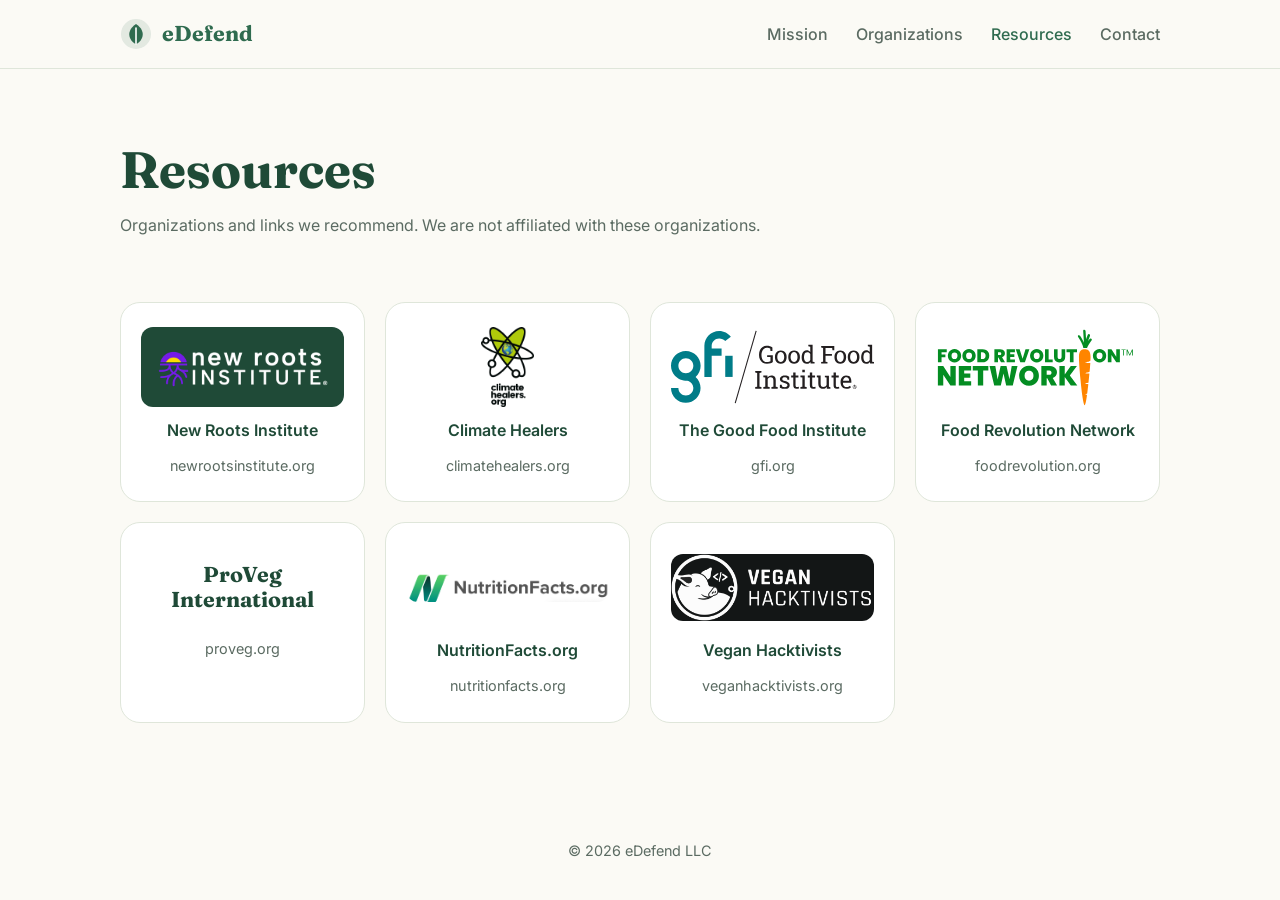
==== resources.html @ 94b77b84 "Add Vegan Hacktivists to Resources page Co-Authored-By: Claude Opus 5.5 (1M context) <noreply@anthro" ====
<!doctype html>
<html lang="en">
<head>
  <meta charset="utf-8">
  <meta name="viewport" content="width=device-width, initial-scale=1">
  <title>Resources · eDefend</title>
  <meta name="description" content="eDefend: defending the earth with sustainability, health, and compassion for all.">
  <link rel="icon" href="favicon.svg" type="image/svg+xml">
  <link rel="preconnect" href="https://fonts.googleapis.com">
  <link rel="preconnect" href="https://fonts.gstatic.com" crossorigin>
  <link href="https://fonts.googleapis.com/css2?family=Fraunces:opsz,wght@9..144,500;9..144,700&family=Inter:wght@400;500;600&display=swap" rel="stylesheet">
  <link rel="stylesheet" href="styles.css">
</head>
<body>
  <header class="site-header">
    <div class="wrap nav">
      <a class="logo" href="index.html">
        <svg class="logo-mark" viewBox="0 0 32 32" aria-hidden="true"><circle cx="16" cy="16" r="15" fill="currentColor" opacity=".12"/><path d="M16 6c6 4 8 9 6 14-1.5 3.6-4.5 5.6-6 6-1.5-.4-4.5-2.4-6-6-2-5 0-10 6-14z" fill="currentColor"/><path d="M16 10v16" stroke="#fff" stroke-width="1.6" stroke-linecap="round"/></svg>
        eDefend
      </a>
      <nav>
        <a href="index.html#mission">Mission</a>
        <a href="index.html#portfolio">Organizations</a>
        <a href="resources.html" aria-current="page">Resources</a>
        <a href="index.html#contact">Contact</a>
      </nav>
    </div>
  </header>

  <main id="top">
    <section class="page-head">
      <div class="wrap">
        <h1>Resources</h1>
        <p class="section-lead">Organizations and links we recommend. We are not affiliated with these organizations.</p>
      </div>
    </section>

    <section class="section" style="padding-top:24px">
      <div class="wrap">
        <div class="logo-wall">
          <a class="brand" href="https://www.newrootsinstitute.org/" target="_blank" rel="noopener">
            <span class="brand-logo dark"><img src="logos/new-roots.png" alt="New Roots Institute logo"></span>
            <span class="brand-name">New Roots Institute</span>
            <span class="brand-tag">newrootsinstitute.org</span>
          </a>
          <a class="brand" href="https://climatehealers.org/" target="_blank" rel="noopener">
            <span class="brand-logo"><img src="logos/climate-healers.png" alt="Climate Healers logo"></span>
            <span class="brand-name">Climate Healers</span>
            <span class="brand-tag">climatehealers.org</span>
          </a>
          <a class="brand" href="https://gfi.org/" target="_blank" rel="noopener">
            <span class="brand-logo"><img src="logos/gfi.svg" alt="The Good Food Institute logo"></span>
            <span class="brand-name">The Good Food Institute</span>
            <span class="brand-tag">gfi.org</span>
          </a>
          <a class="brand" href="https://foodrevolution.org/" target="_blank" rel="noopener">
            <span class="brand-logo"><img src="logos/food-revolution.svg" alt="Food Revolution Network logo"></span>
            <span class="brand-name">Food Revolution Network</span>
            <span class="brand-tag">foodrevolution.org</span>
          </a>
          <a class="brand" href="https://proveg.org/" target="_blank" rel="noopener">
            <span class="brand-logo"><span class="wordmark">ProVeg International</span></span>
            <span class="brand-tag">proveg.org</span>
          </a>
          <a class="brand" href="https://nutritionfacts.org/" target="_blank" rel="noopener">
            <span class="brand-logo"><img src="logos/nutritionfacts.png" alt="NutritionFacts.org logo"></span>
            <span class="brand-name">NutritionFacts.org</span>
            <span class="brand-tag">nutritionfacts.org</span>
          </a>
          <a class="brand" href="https://veganhacktivists.org/" target="_blank" rel="noopener">
            <span class="brand-logo"><img src="logos/vegan-hacktivists.png" alt="Vegan Hacktivists logo"></span>
            <span class="brand-name">Vegan Hacktivists</span>
            <span class="brand-tag">veganhacktivists.org</span>
          </a>
        </div>
      </div>
    </section>
  </main>

  <footer class="site-footer">
    <div class="wrap">© <span id="year">2026</span> eDefend LLC</div>
  </footer>
  <script>document.getElementById('year').textContent = new Date().getFullYear();</script>
</body>
</html>
---- styles.css ----
:root {
  --bg: #fbfaf5;
  --bg-alt: #eef3ea;
  --text: #1d2b24;
  --muted: #5b6b62;
  --green: #2f6b4f;
  --green-dark: #1f4a37;
  --sage: #7fb685;
  --border: #dfe6da;
  --serif: "Fraunces", Georgia, serif;
  --sans: "Inter", system-ui, -apple-system, "Segoe UI", Roboto, sans-serif;
}

* { box-sizing: border-box; }
html { scroll-behavior: smooth; }

body {
  margin: 0;
  font-family: var(--sans);
  color: var(--text);
  background: var(--bg);
  line-height: 1.65;
}

.wrap { max-width: 1080px; margin: 0 auto; padding: 0 20px; }
a { color: var(--green); }
h1, h2, h3 { font-family: var(--serif); font-weight: 700; line-height: 1.15; }

/* Header */
.site-header {
  position: sticky; top: 0; z-index: 10;
  background: rgba(251, 250, 245, 0.92);
  backdrop-filter: blur(8px);
  border-bottom: 1px solid var(--border);
}
.nav { display: flex; align-items: center; justify-content: space-between; height: 68px; }
.logo {
  display: flex; align-items: center; gap: 10px;
  font-family: var(--serif); font-weight: 700; font-size: 1.35rem;
  color: var(--green); text-decoration: none;
}
.logo-mark { width: 32px; height: 32px; color: var(--green); }
.nav nav a { margin-left: 24px; color: var(--muted); text-decoration: none; font-weight: 500; }
.nav nav a:hover { color: var(--green); }

/* Hero */
.hero {
  padding: 80px 0 72px;
  background: radial-gradient(ellipse at 80% 20%, #e3eedd 0%, transparent 60%), var(--bg);
}
.hero-inner { display: grid; grid-template-columns: 1.2fr 1fr; align-items: center; gap: 40px; }
.eyebrow {
  margin: 0 0 12px; color: var(--green); font-weight: 600;
  letter-spacing: .08em; text-transform: uppercase; font-size: .8rem;
}
.hero h1 { font-size: clamp(2.6rem, 6vw, 4.2rem); margin: 0 0 20px; color: var(--green-dark); }
.lead { font-size: 1.2rem; color: var(--muted); max-width: 520px; margin: 0 0 32px; }
.hero-art { width: 100%; max-width: 420px; justify-self: center; }

.button {
  display: inline-block; padding: 14px 26px; border-radius: 999px;
  background: var(--green); color: #fff; text-decoration: none; font-weight: 600;
  transition: background .15s, transform .15s;
}
.button:hover { background: var(--green-dark); transform: translateY(-1px); }
.button.light { background: #fff; color: var(--green-dark); }
.button.light:hover { background: var(--bg-alt); }

/* Sections */
.section { padding: 88px 0; }
.section.alt { background: var(--bg-alt); }
.section h2 { font-size: clamp(1.9rem, 4vw, 2.5rem); margin: 0 0 16px; color: var(--green-dark); }
.section-lead { color: var(--muted); margin: 0; }

.mission { text-align: center; }
.mission > p { max-width: 680px; margin: 0 auto; font-size: 1.15rem; color: var(--muted); }
.pillars {
  display: grid; gap: 24px; margin-top: 48px;
  grid-template-columns: repeat(auto-fit, minmax(220px, 1fr));
}
.pillar { background: #fff; border: 1px solid var(--border); border-radius: 20px; padding: 32px 24px; }
.pillar-icon { font-size: 2rem; }
.pillar h3 { margin: 12px 0 6px; font-size: 1.25rem; color: var(--green-dark); }
.pillar p { margin: 0; color: var(--muted); }

/* Logo wall */
.logo-wall {
  display: grid; gap: 20px; margin-top: 32px;
  grid-template-columns: repeat(auto-fill, minmax(220px, 1fr));
}
.brand {
  display: flex; flex-direction: column; align-items: center; gap: 10px;
  background: #fff; border: 1px solid var(--border); border-radius: 20px;
  padding: 24px 20px; text-decoration: none; color: inherit; text-align: center;
  transition: transform .2s, box-shadow .2s, border-color .2s;
}
a.brand:hover { transform: translateY(-4px); box-shadow: 0 12px 28px rgba(31, 74, 55, .12); border-color: var(--sage); }
.brand-logo { display: flex; align-items: center; justify-content: center; height: 80px; width: 100%; }
.brand-logo img { max-width: 100%; max-height: 80px; object-fit: contain; border-radius: 12px; }
.brand-name { font-weight: 600; color: var(--green-dark); }
.wordmark { font-family: var(--serif); font-weight: 700; font-size: 1.35rem; color: var(--green-dark); line-height: 1.2; }
.wordmark small { display: block; font-family: var(--sans); font-weight: 500; font-size: .75rem; color: var(--muted); }
.brand-tag { font-size: .9rem; color: var(--muted); }

.past-title { margin: 64px 0 0; font-size: 1.3rem; color: var(--muted); }
.logo-wall.small { grid-template-columns: repeat(auto-fill, minmax(160px, 1fr)); gap: 16px; margin-top: 20px; }
.logo-wall.small .brand { padding: 16px; filter: grayscale(1); opacity: .8; }
.logo-wall.small .brand-logo { height: 56px; }
.logo-wall.small .brand-logo img { max-height: 56px; }
.logo-wall.small .wordmark { font-size: 1rem; }

/* Contact */
.contact { background: var(--green-dark); color: #e6efe2; text-align: center; }
.contact h2 { color: #fff; }
.contact p { margin: 0 0 28px; font-size: 1.1rem; }

.site-footer { padding: 28px 0; color: var(--muted); font-size: .9rem; text-align: center; }

@media (max-width: 760px) {
  .hero { padding: 48px 0; }
  .hero-inner { grid-template-columns: 1fr; text-align: center; }
  .lead { margin-left: auto; margin-right: auto; }
  .hero-art { max-width: 260px; order: -1; }
  .section { padding: 64px 0; }
  .nav nav { white-space: nowrap; }
  .nav nav a { margin-left: 12px; font-size: .85rem; }
  .logo { font-size: 1.15rem; }
  .logo-mark { width: 26px; height: 26px; }
  .logo-wall { grid-template-columns: repeat(2, 1fr); gap: 12px; }
  .logo-wall.small { grid-template-columns: repeat(2, 1fr); }
  .brand { padding: 18px 12px; }
  .wordmark { font-size: 1.1rem; }
}

.logo-wall.past { margin-top: 56px; padding-top: 40px; border-top: 1px solid var(--border); }

/* Resources page */
.page-head { padding: 72px 0 8px; }
.page-head h1 { font-size: clamp(2.2rem, 5vw, 3.2rem); margin: 0 0 12px; color: var(--green-dark); }
.brand-logo.dark { background: var(--green-dark); border-radius: 12px; padding: 14px; }
.brand-logo.dark img { max-height: 52px; border-radius: 0; }
.nav nav a[aria-current] { color: var(--green); }

@media (max-width: 760px) {
  .nav { height: auto; flex-direction: column; gap: 6px; padding-top: 10px; padding-bottom: 10px; }
  .nav nav a { margin: 0 8px; }
}
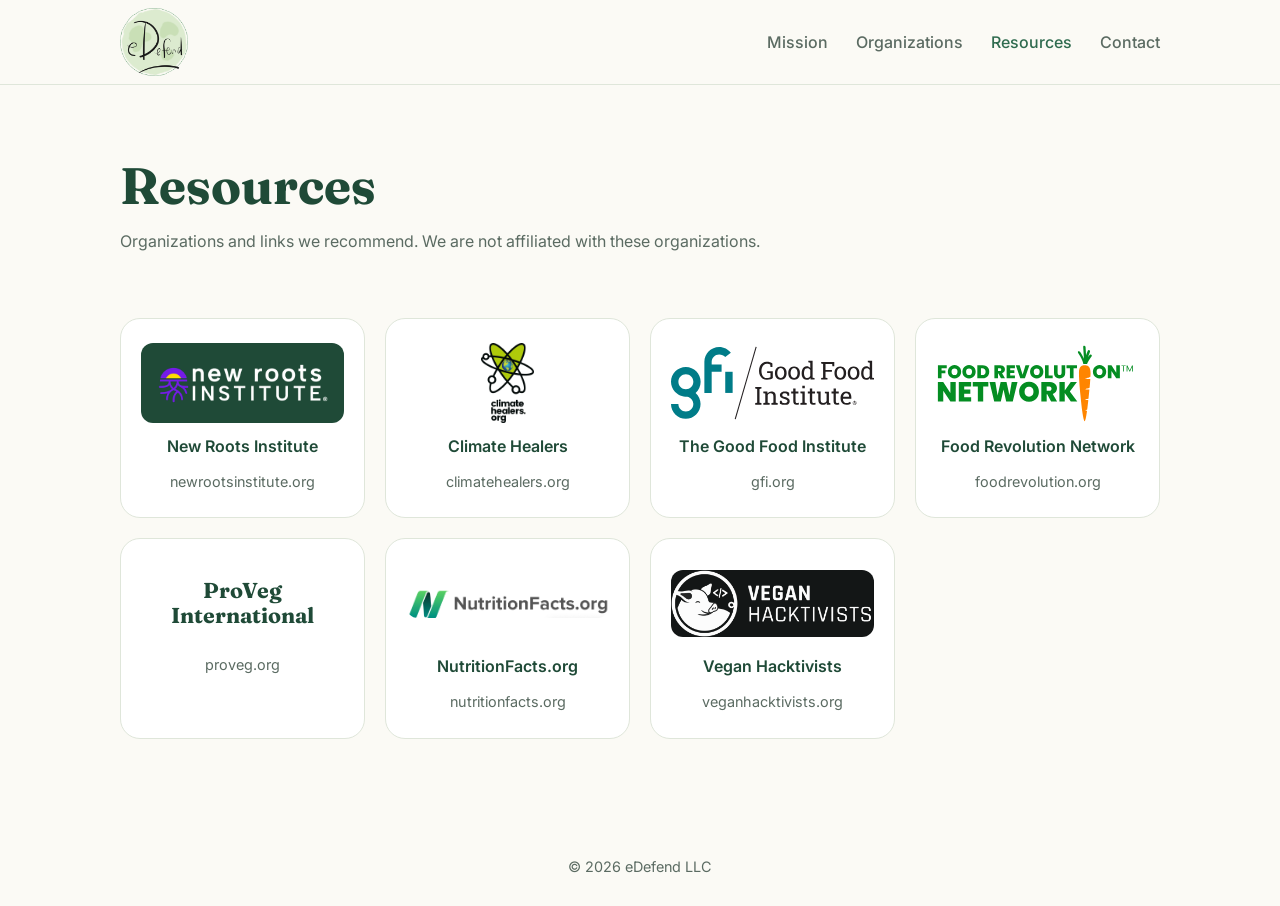
==== commit f7b8ed95: "Use jz's hand-drawn eDefend earth logo in header and hero Co-Authored-By: Claude Opus 5.5 (1M contex" ====
--- a/resources.html
+++ b/resources.html
@@ -15,8 +15,7 @@
   <header class="site-header">
     <div class="wrap nav">
       <a class="logo" href="index.html">
-        <svg class="logo-mark" viewBox="0 0 32 32" aria-hidden="true"><circle cx="16" cy="16" r="15" fill="currentColor" opacity=".12"/><path d="M16 6c6 4 8 9 6 14-1.5 3.6-4.5 5.6-6 6-1.5-.4-4.5-2.4-6-6-2-5 0-10 6-14z" fill="currentColor"/><path d="M16 10v16" stroke="#fff" stroke-width="1.6" stroke-linecap="round"/></svg>
-        eDefend
+        <img class="logo-img" src="logos/edefend-logo.png" alt="eDefend">
       </a>
       <nav>
         <a href="index.html#mission">Mission</a>
--- a/styles.css
+++ b/styles.css
@@ -145,3 +145,7 @@
   .nav { height: auto; flex-direction: column; gap: 6px; padding-top: 10px; padding-bottom: 10px; }
   .nav nav a { margin: 0 8px; }
 }
+
+.nav { height: 84px; }
+.logo-img { height: 68px; width: auto; display: block; }
+@media (max-width: 760px) { .nav { height: auto; } .logo-img { height: 60px; } }
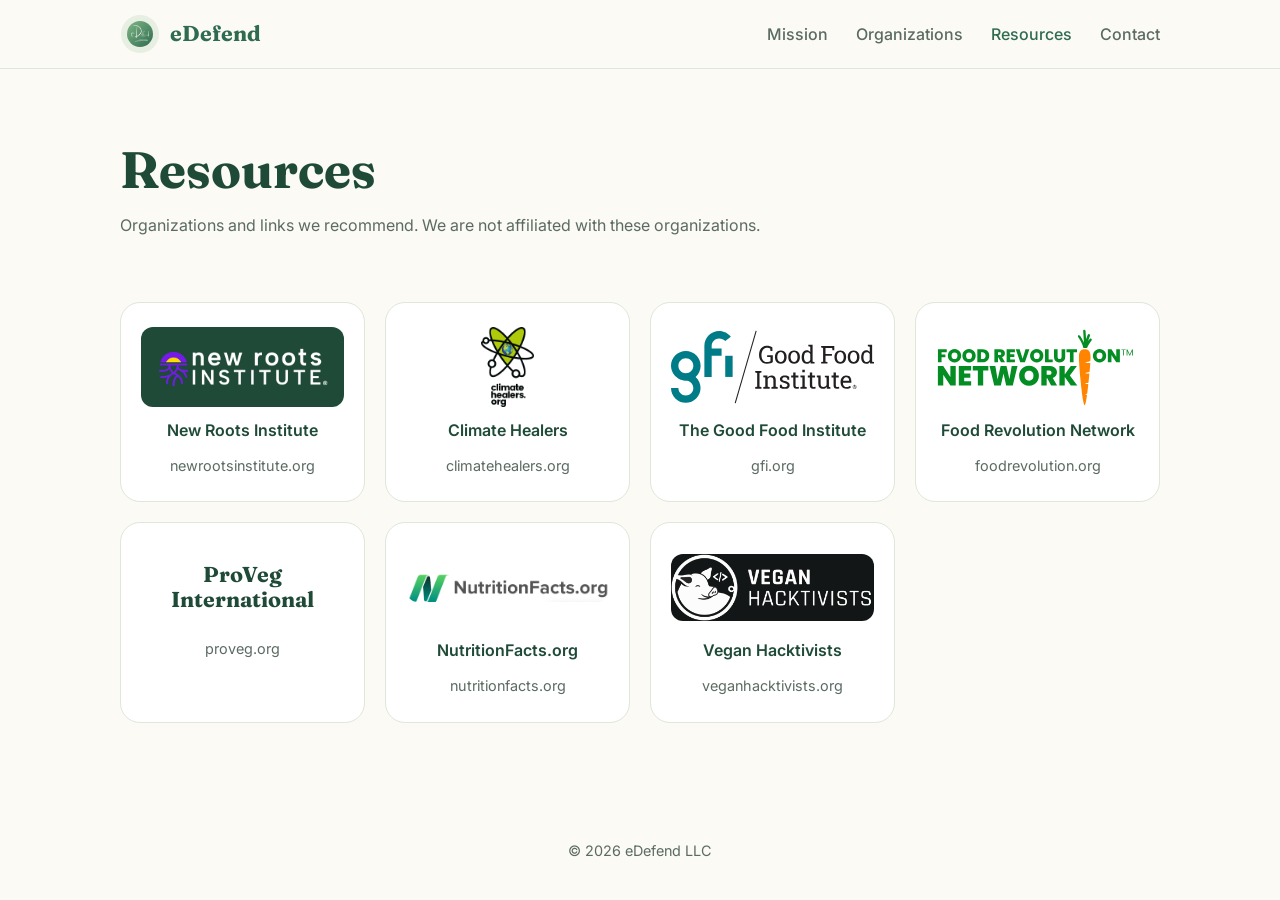
==== commit 5127cb74: "Fit hand-drawn lettering inside original two-circle earth; small mark plus eDefend name in header Co" ====
--- a/resources.html
+++ b/resources.html
@@ -15,7 +15,8 @@
   <header class="site-header">
     <div class="wrap nav">
       <a class="logo" href="index.html">
-        <img class="logo-img" src="logos/edefend-logo.png" alt="eDefend">
+        <svg class="logo-mark" viewBox="0 0 40 40" aria-hidden="true"><defs><linearGradient id="gm" x1="0" y1="0" x2="1" y2="1"><stop offset="0" stop-color="#7fb685"/><stop offset="1" stop-color="#2f6b4f"/></linearGradient></defs><circle cx="20" cy="20" r="19" fill="#e6efe2"/><circle cx="20" cy="20" r="13" fill="url(#gm)"/><image href="logos/edefend-lettering.png" x="11" y="11" width="18" height="18"/></svg>
+        eDefend
       </a>
       <nav>
         <a href="index.html#mission">Mission</a>
--- a/styles.css
+++ b/styles.css
@@ -146,6 +146,4 @@
   .nav nav a { margin: 0 8px; }
 }
 
-.nav { height: 84px; }
-.logo-img { height: 68px; width: auto; display: block; }
-@media (max-width: 760px) { .nav { height: auto; } .logo-img { height: 60px; } }
+.logo-mark { width: 40px; height: 40px; }
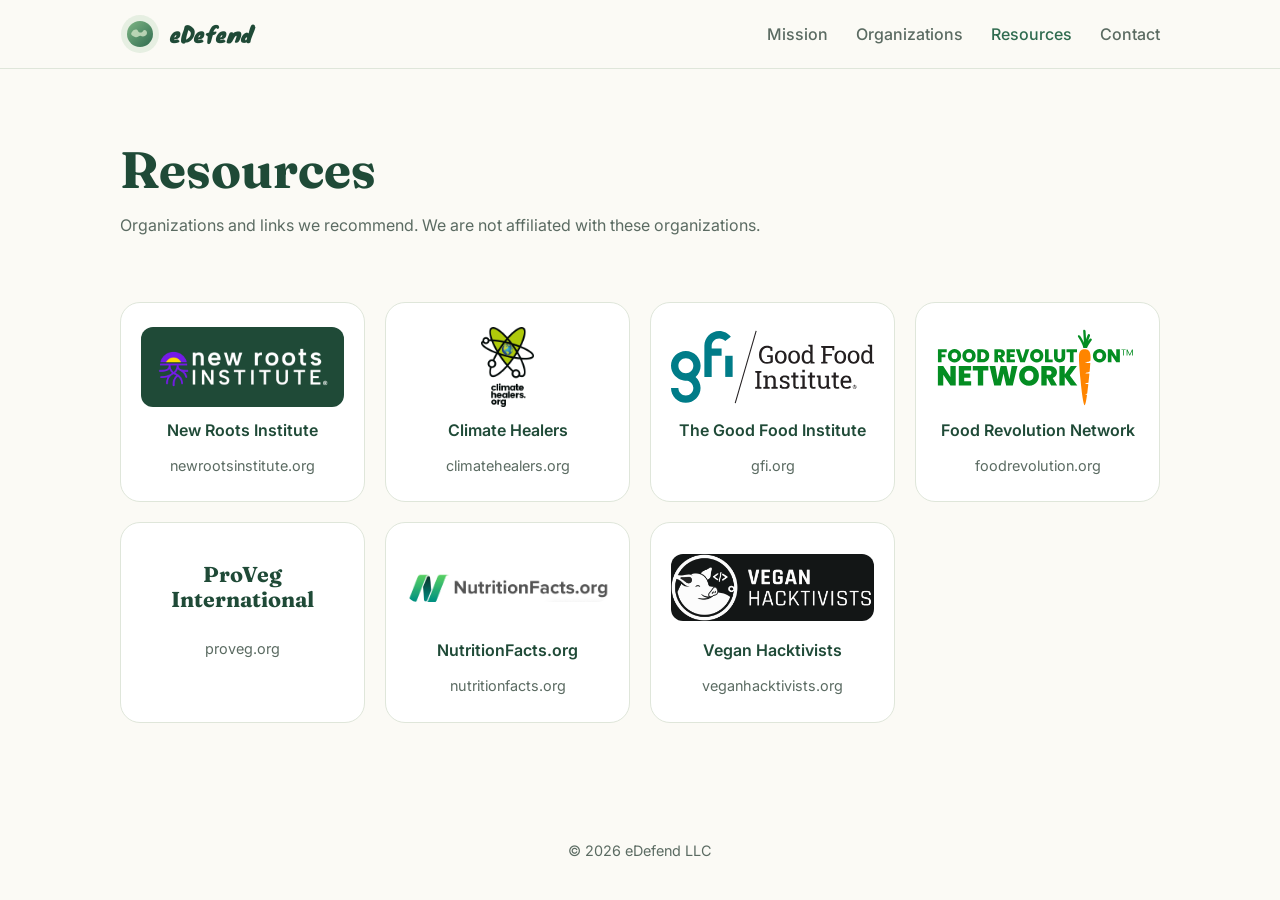
==== commit 03b9e820: "Bold brush lettering (Knewave) on the earth logo, continent shading restored Co-Authored-By: Claude " ====
--- a/resources.html
+++ b/resources.html
@@ -8,14 +8,14 @@
   <link rel="icon" href="favicon.svg" type="image/svg+xml">
   <link rel="preconnect" href="https://fonts.googleapis.com">
   <link rel="preconnect" href="https://fonts.gstatic.com" crossorigin>
-  <link href="https://fonts.googleapis.com/css2?family=Fraunces:opsz,wght@9..144,500;9..144,700&family=Inter:wght@400;500;600&display=swap" rel="stylesheet">
+  <link href="https://fonts.googleapis.com/css2?family=Knewave&family=Fraunces:opsz,wght@9..144,500;9..144,700&family=Inter:wght@400;500;600&display=swap" rel="stylesheet">
   <link rel="stylesheet" href="styles.css">
 </head>
 <body>
   <header class="site-header">
     <div class="wrap nav">
       <a class="logo" href="index.html">
-        <svg class="logo-mark" viewBox="0 0 40 40" aria-hidden="true"><defs><linearGradient id="gm" x1="0" y1="0" x2="1" y2="1"><stop offset="0" stop-color="#7fb685"/><stop offset="1" stop-color="#2f6b4f"/></linearGradient></defs><circle cx="20" cy="20" r="19" fill="#e6efe2"/><circle cx="20" cy="20" r="13" fill="url(#gm)"/><image href="logos/edefend-lettering.png" x="11" y="11" width="18" height="18"/></svg>
+        <svg class="logo-mark" viewBox="0 0 40 40" aria-hidden="true"><defs><linearGradient id="gm" x1="0" y1="0" x2="1" y2="1"><stop offset="0" stop-color="#7fb685"/><stop offset="1" stop-color="#2f6b4f"/></linearGradient></defs><circle cx="20" cy="20" r="19" fill="#e6efe2"/><circle cx="20" cy="20" r="13" fill="url(#gm)"/><path d="M12 18c2-3 5-3 6-1s4 2 5 0 4-1 4 2-4 4-6 3-3 2-6 1-5-3-3-5z" fill="#cfe3c6" opacity=".8"/></svg>
         eDefend
       </a>
       <nav>
--- a/styles.css
+++ b/styles.css
@@ -147,3 +147,4 @@
 }
 
 .logo-mark { width: 40px; height: 40px; }
+.logo { font-family: "Knewave", var(--serif); font-weight: 400; color: var(--green-dark); letter-spacing: .01em; }
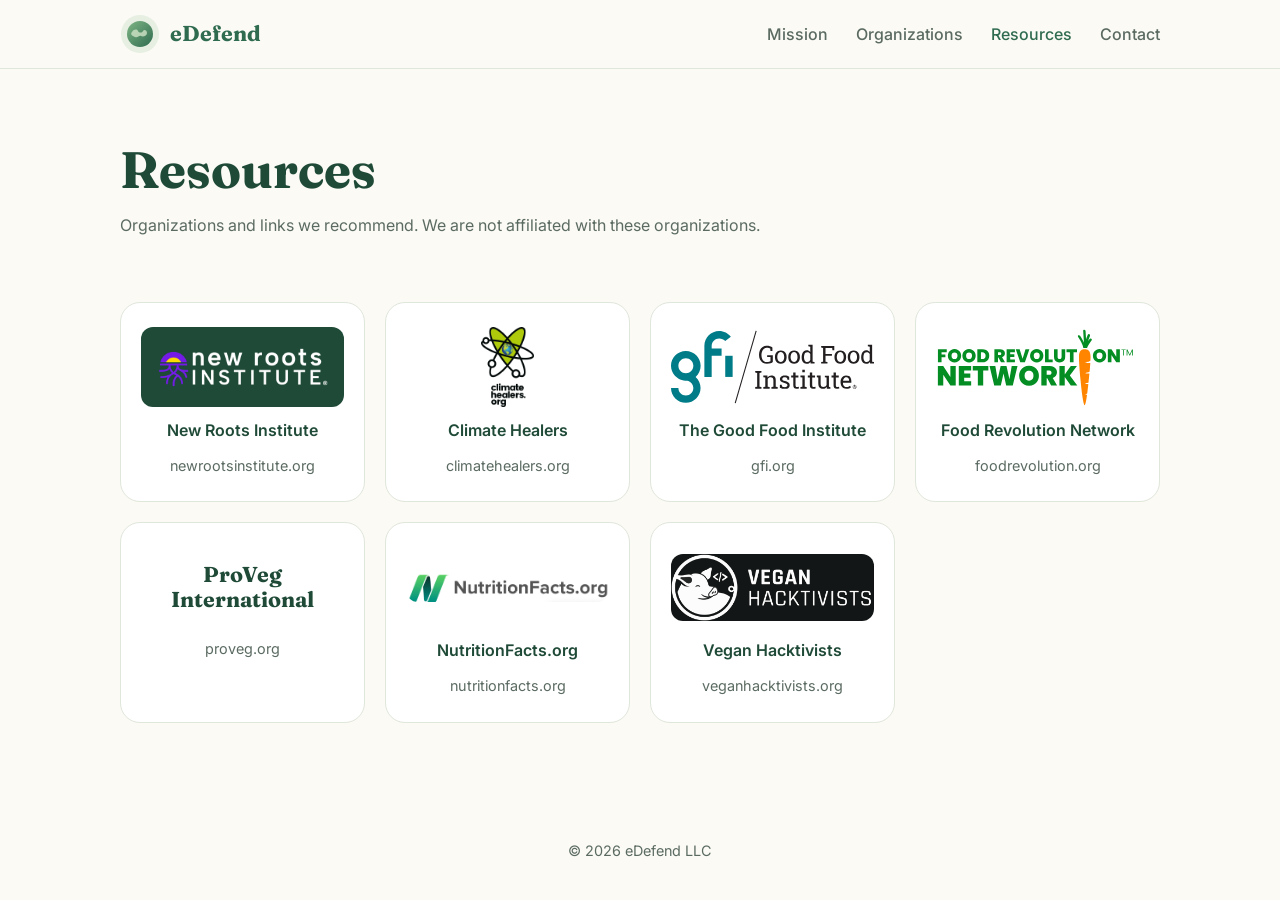
==== commit b0e47587: "Logo: original two-circle earth and leaves, watercolor continents, bolder hand lettering Co-Authored" ====
--- a/resources.html
+++ b/resources.html
@@ -8,7 +8,7 @@
   <link rel="icon" href="favicon.svg" type="image/svg+xml">
   <link rel="preconnect" href="https://fonts.googleapis.com">
   <link rel="preconnect" href="https://fonts.gstatic.com" crossorigin>
-  <link href="https://fonts.googleapis.com/css2?family=Knewave&family=Fraunces:opsz,wght@9..144,500;9..144,700&family=Inter:wght@400;500;600&display=swap" rel="stylesheet">
+  <link href="https://fonts.googleapis.com/css2?family=Fraunces:opsz,wght@9..144,500;9..144,700&family=Inter:wght@400;500;600&display=swap" rel="stylesheet">
   <link rel="stylesheet" href="styles.css">
 </head>
 <body>
--- a/styles.css
+++ b/styles.css
@@ -147,4 +147,3 @@
 }
 
 .logo-mark { width: 40px; height: 40px; }
-.logo { font-family: "Knewave", var(--serif); font-weight: 400; color: var(--green-dark); letter-spacing: .01em; }
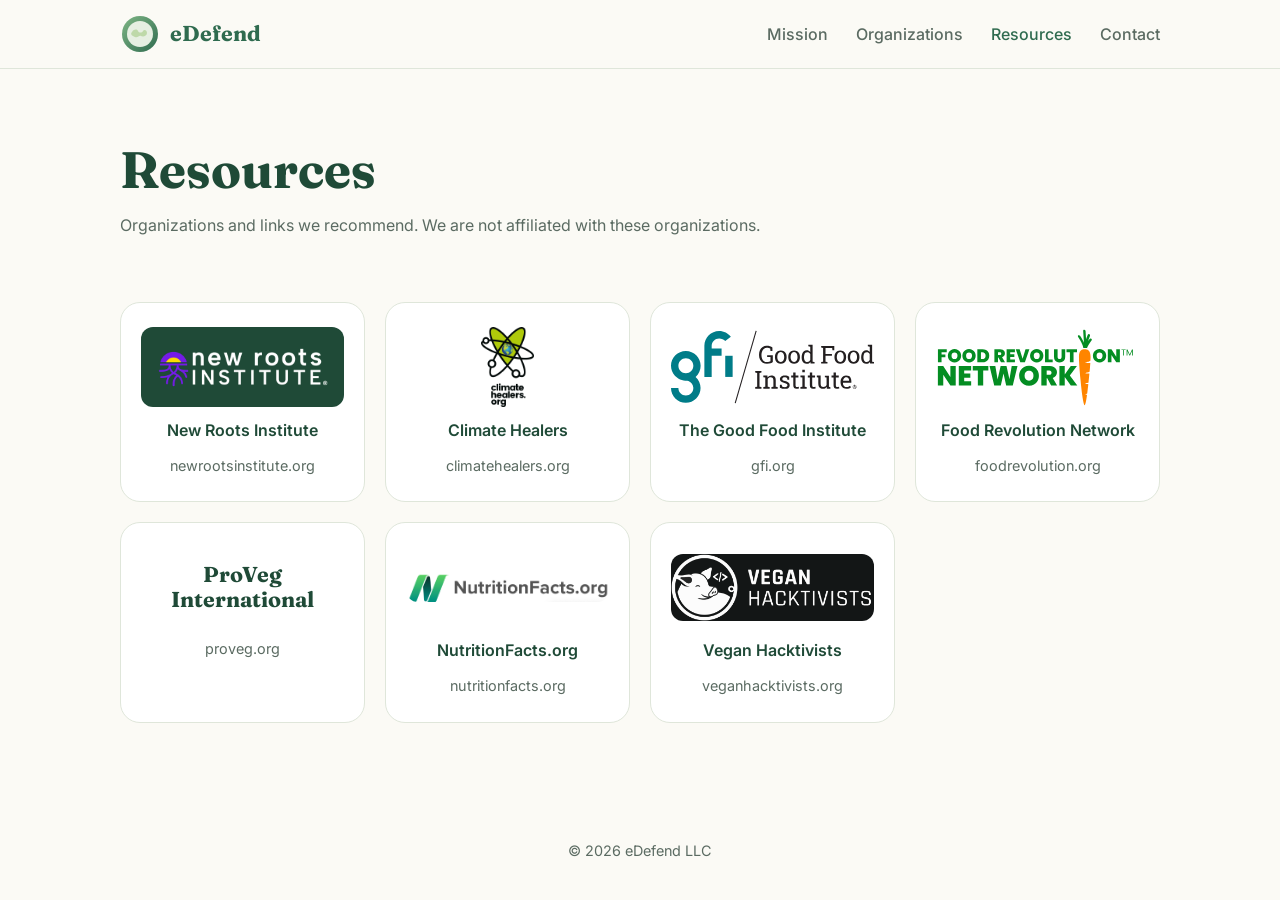
==== commit 76491ac0: "Try reversed logo colors: dark ring, light center, dark lettering; outer circle 10% smaller Co-Autho" ====
--- a/resources.html
+++ b/resources.html
@@ -15,7 +15,7 @@
   <header class="site-header">
     <div class="wrap nav">
       <a class="logo" href="index.html">
-        <svg class="logo-mark" viewBox="0 0 40 40" aria-hidden="true"><defs><linearGradient id="gm" x1="0" y1="0" x2="1" y2="1"><stop offset="0" stop-color="#7fb685"/><stop offset="1" stop-color="#2f6b4f"/></linearGradient></defs><circle cx="20" cy="20" r="19" fill="#e6efe2"/><circle cx="20" cy="20" r="13" fill="url(#gm)"/><path d="M12 18c2-3 5-3 6-1s4 2 5 0 4-1 4 2-4 4-6 3-3 2-6 1-5-3-3-5z" fill="#cfe3c6" opacity=".8"/></svg>
+        <svg class="logo-mark" viewBox="0 0 40 40" aria-hidden="true"><defs><linearGradient id="gm" x1="0" y1="0" x2="1" y2="1"><stop offset="0" stop-color="#7fb685"/><stop offset="1" stop-color="#2f6b4f"/></linearGradient></defs><circle cx="20" cy="20" r="18" fill="url(#gm)"/><circle cx="20" cy="20" r="13" fill="#e6efe2"/><path d="M12 18c2-3 5-3 6-1s4 2 5 0 4-1 4 2-4 4-6 3-3 2-6 1-5-3-3-5z" fill="#b9d6a3" opacity=".9"/></svg>
         eDefend
       </a>
       <nav>
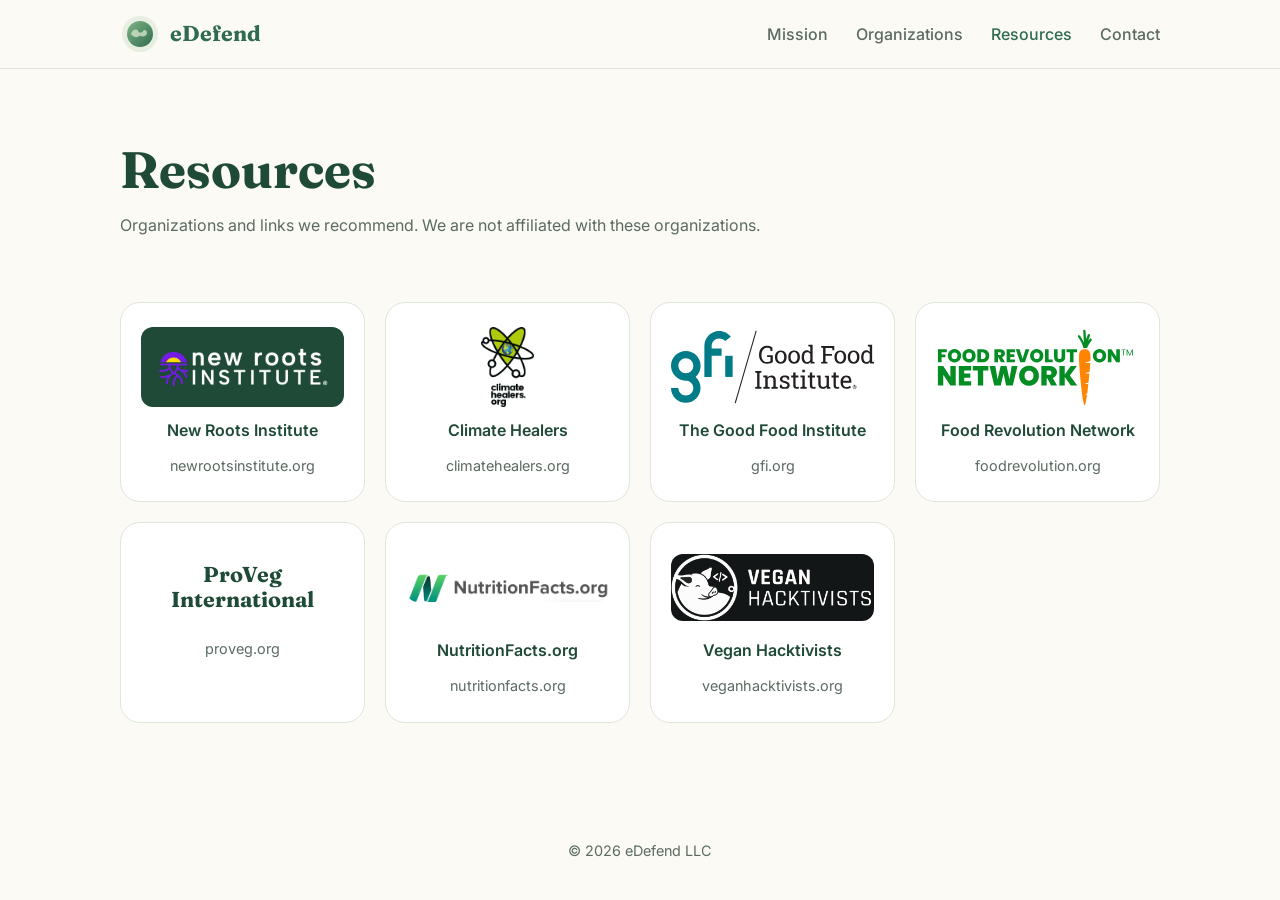
==== commit f70fc5be: "Logo: back to light outer ring (10% smaller) and dark center; save reversed version in logos/source " ====
--- a/resources.html
+++ b/resources.html
@@ -15,7 +15,7 @@
   <header class="site-header">
     <div class="wrap nav">
       <a class="logo" href="index.html">
-        <svg class="logo-mark" viewBox="0 0 40 40" aria-hidden="true"><defs><linearGradient id="gm" x1="0" y1="0" x2="1" y2="1"><stop offset="0" stop-color="#7fb685"/><stop offset="1" stop-color="#2f6b4f"/></linearGradient></defs><circle cx="20" cy="20" r="18" fill="url(#gm)"/><circle cx="20" cy="20" r="13" fill="#e6efe2"/><path d="M12 18c2-3 5-3 6-1s4 2 5 0 4-1 4 2-4 4-6 3-3 2-6 1-5-3-3-5z" fill="#b9d6a3" opacity=".9"/></svg>
+        <svg class="logo-mark" viewBox="0 0 40 40" aria-hidden="true"><defs><linearGradient id="gm" x1="0" y1="0" x2="1" y2="1"><stop offset="0" stop-color="#7fb685"/><stop offset="1" stop-color="#2f6b4f"/></linearGradient></defs><circle cx="20" cy="20" r="18" fill="#e6efe2"/><circle cx="20" cy="20" r="13" fill="url(#gm)"/><path d="M12 18c2-3 5-3 6-1s4 2 5 0 4-1 4 2-4 4-6 3-3 2-6 1-5-3-3-5z" fill="#cfe3c6" opacity=".8"/></svg>
         eDefend
       </a>
       <nav>
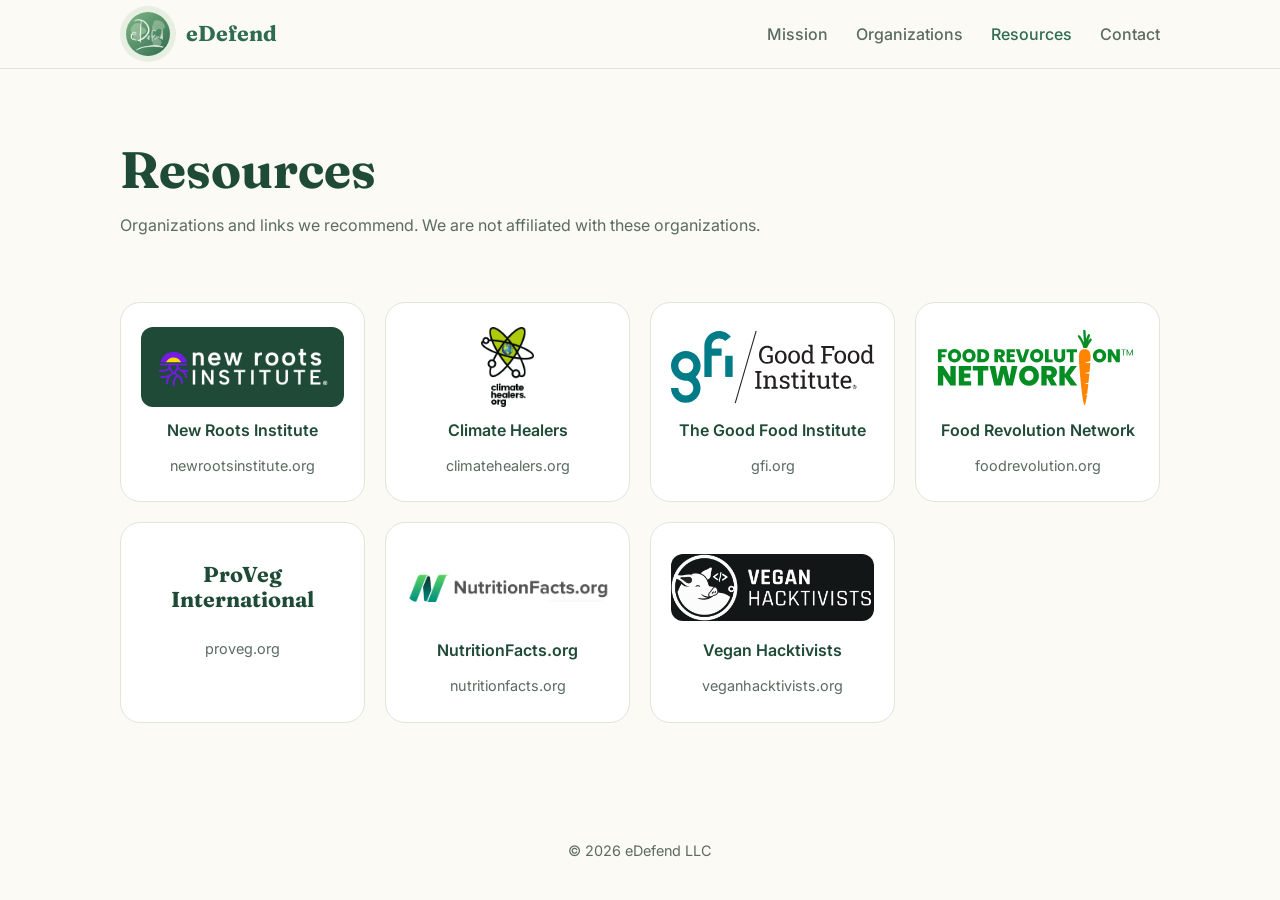
==== commit 7fb81712: "Header: use the earth logo without leaves next to the eDefend name Co-Authored-By: Claude Opus 5.5 (" ====
--- a/resources.html
+++ b/resources.html
@@ -15,7 +15,7 @@
   <header class="site-header">
     <div class="wrap nav">
       <a class="logo" href="index.html">
-        <svg class="logo-mark" viewBox="0 0 40 40" aria-hidden="true"><defs><linearGradient id="gm" x1="0" y1="0" x2="1" y2="1"><stop offset="0" stop-color="#7fb685"/><stop offset="1" stop-color="#2f6b4f"/></linearGradient></defs><circle cx="20" cy="20" r="18" fill="#e6efe2"/><circle cx="20" cy="20" r="13" fill="url(#gm)"/><path d="M12 18c2-3 5-3 6-1s4 2 5 0 4-1 4 2-4 4-6 3-3 2-6 1-5-3-3-5z" fill="#cfe3c6" opacity=".8"/></svg>
+        <svg class="logo-mark" viewBox="47 47 306 306" aria-hidden="true"> <defs> <linearGradient id="gm" x1="0" y1="0" x2="1" y2="1"> <stop offset="0" stop-color="#7fb685"/> <stop offset="1" stop-color="#2f6b4f"/> </linearGradient> <clipPath id="innerm"><circle cx="200" cy="200" r="120"/></clipPath> <filter id="washm" x="-20%" y="-20%" width="140%" height="140%"><feTurbulence type="fractalNoise" baseFrequency="0.035" numOctaves="3" seed="2"/><feDisplacementMap in="SourceGraphic" scale="9"/><feGaussianBlur stdDeviation="1.4"/></filter> </defs> <circle cx="200" cy="200" r="153" fill="#e6efe2"/> <circle cx="200" cy="200" r="120" fill="url(#gm)"/> <g clip-path="url(#innerm)"><g fill="#cfe3c6" opacity=".4" filter="url(#washm)"><g transform="translate(200 200) scale(0.2308) translate(-1010 -790)"> <path d="M640 600c40-60 120-90 170-60s30 90 90 100 90 60 60 110-110 40-140 90-30 110-90 120-80-60-70-120-70-70-60-130 0-60 40-110z"/> <path d="M1180 470c60-20 150 10 200 70s30 120-20 140-60-30-110-10-60 70-110 50-40-90-20-140 20-90 60-110z"/> <path d="M1150 900c50-20 120 0 160 40s20 110-30 140-110 20-140-20-40-140 10-160z"/></g></g></g> <image href="logos/edefend-lettering.png" x="104.0" y="119.2" width="180" height="169.5"/> </svg>
         eDefend
       </a>
       <nav>
--- a/styles.css
+++ b/styles.css
@@ -146,4 +146,4 @@
   .nav nav a { margin: 0 8px; }
 }
 
-.logo-mark { width: 40px; height: 40px; }
+.logo-mark { width: 56px; height: 56px; }
